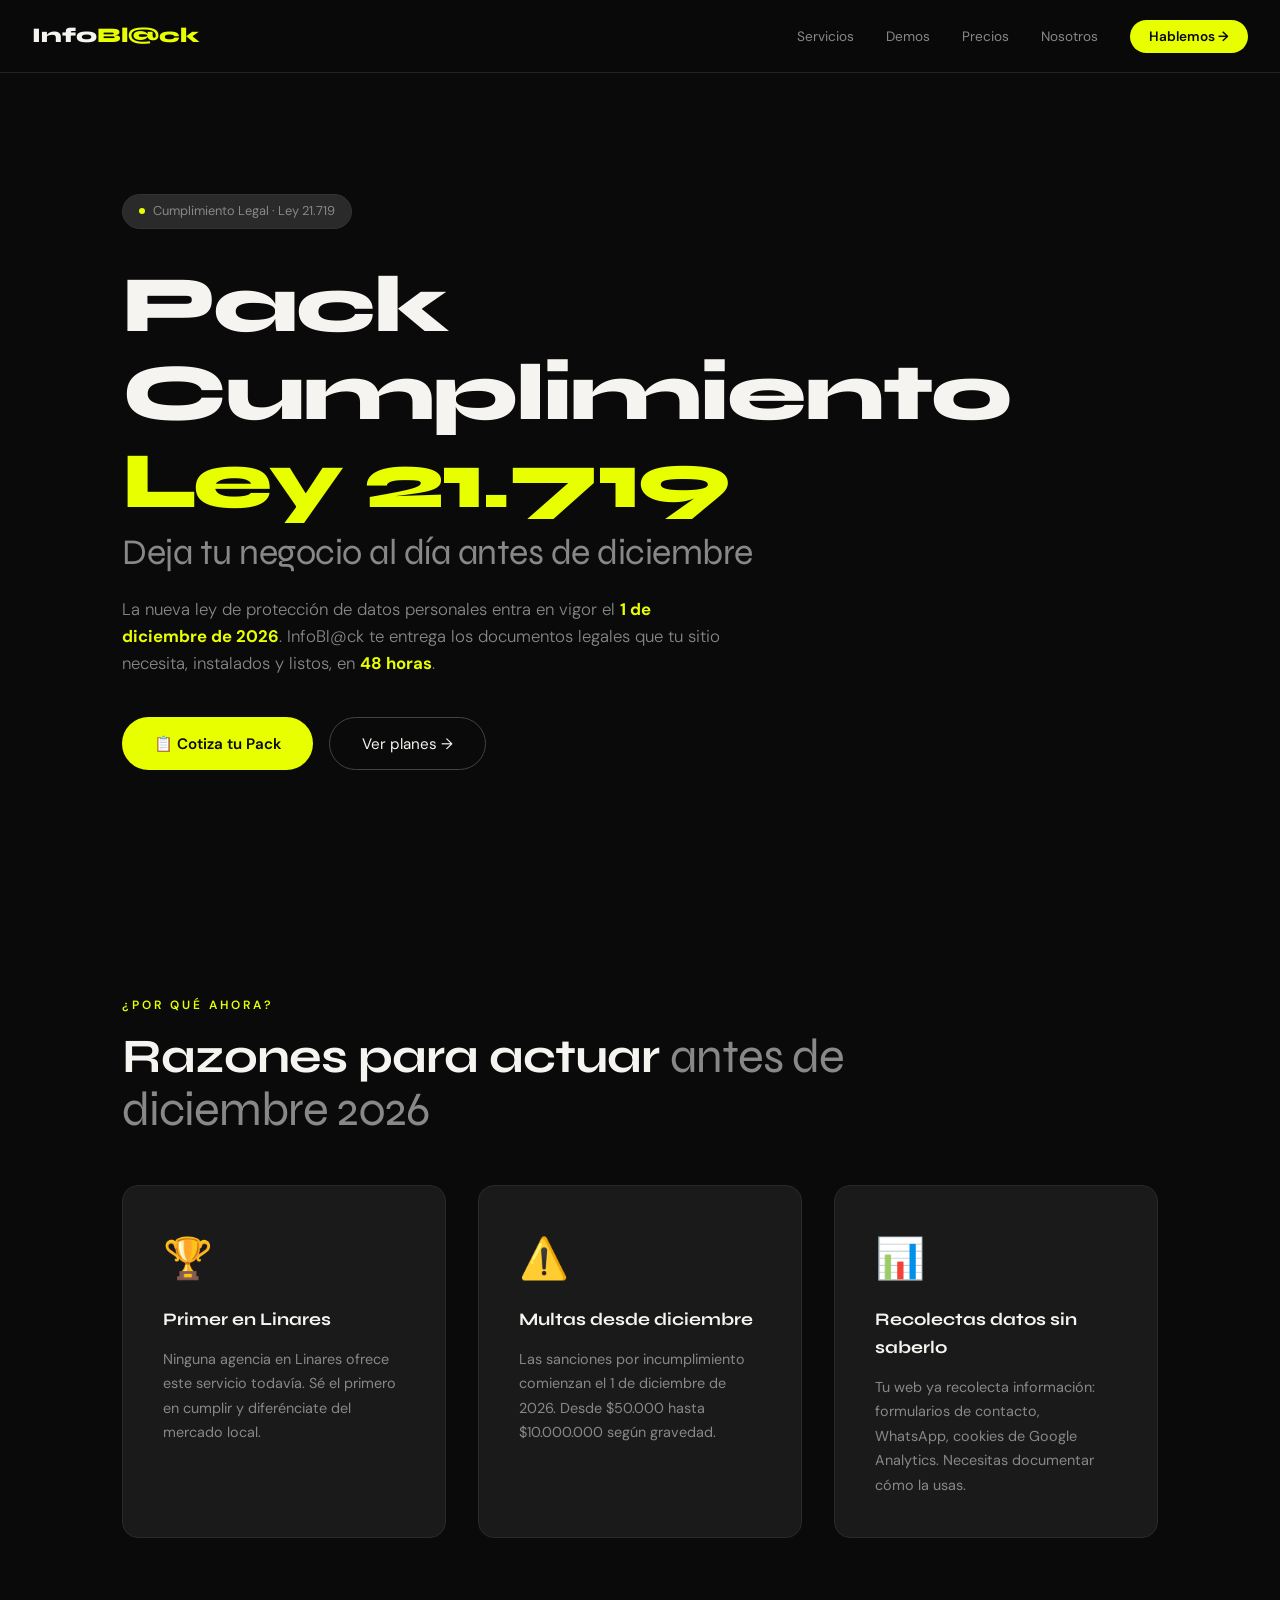
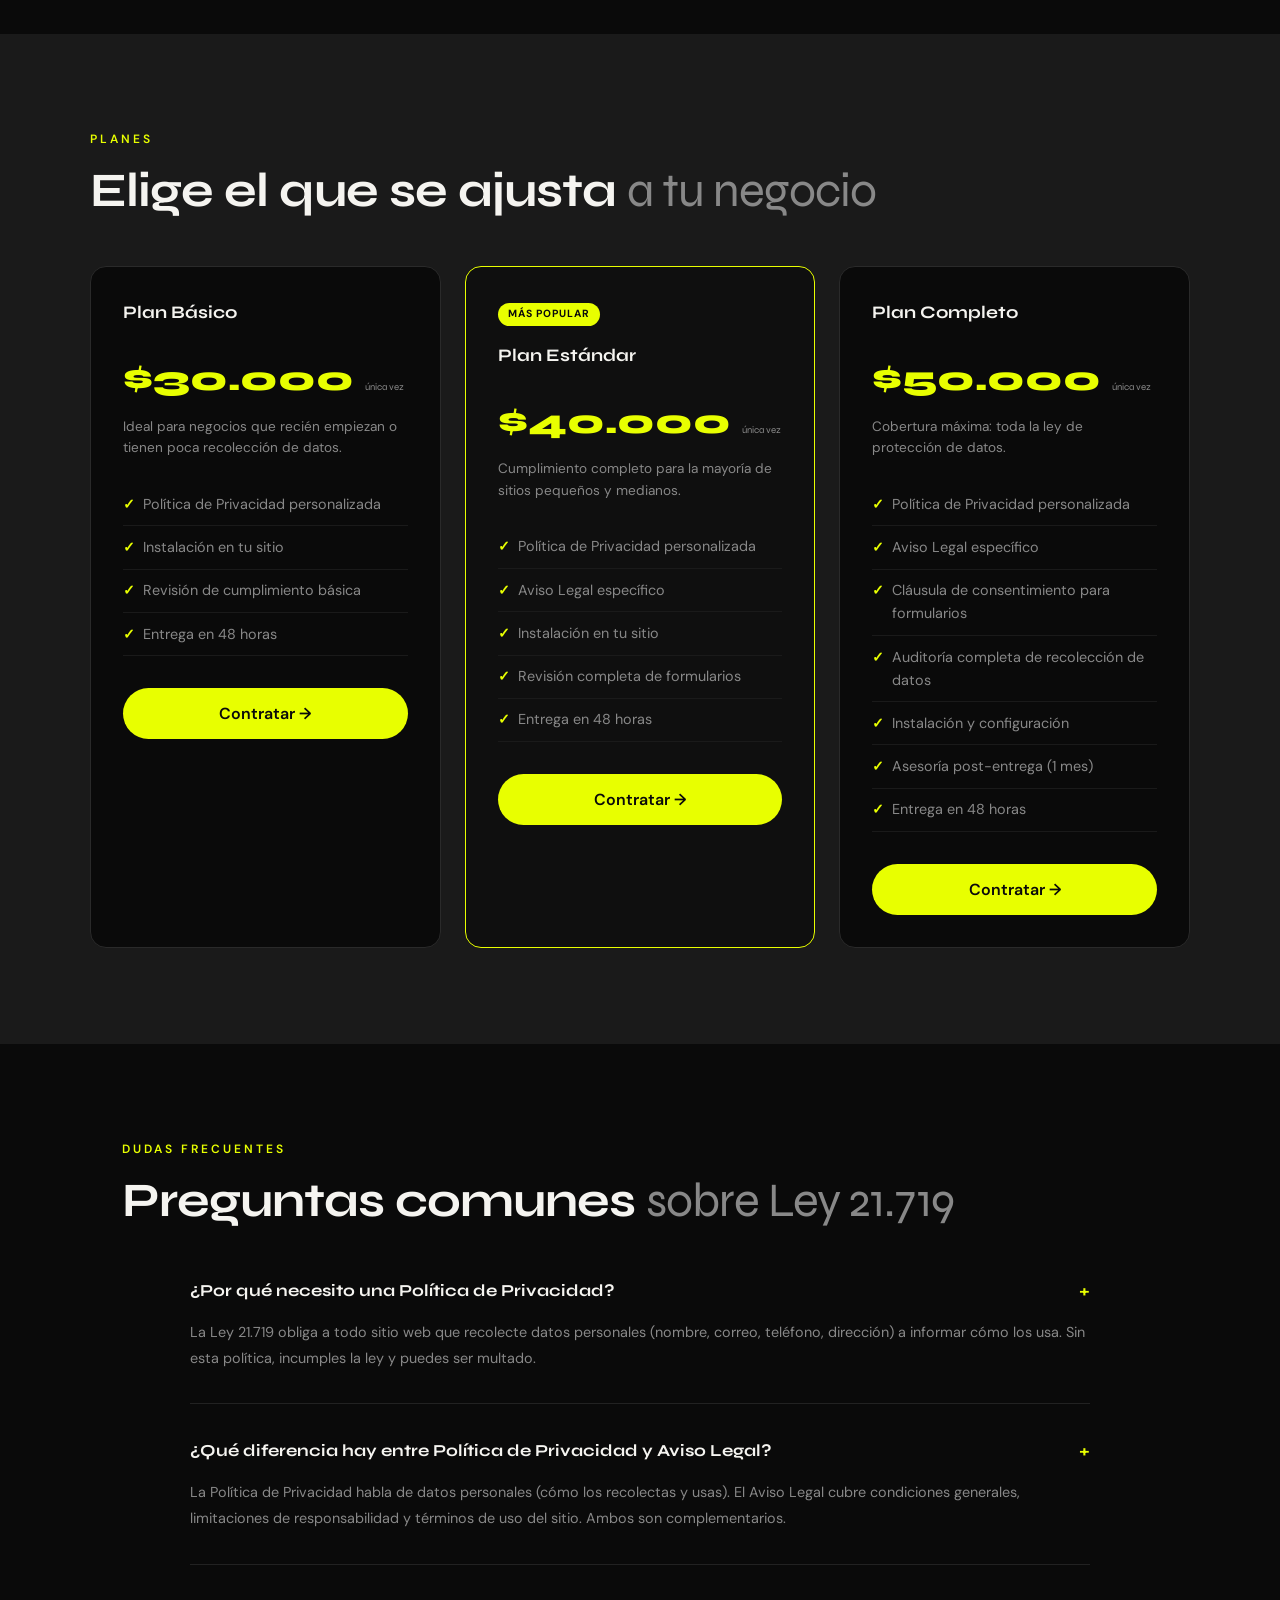
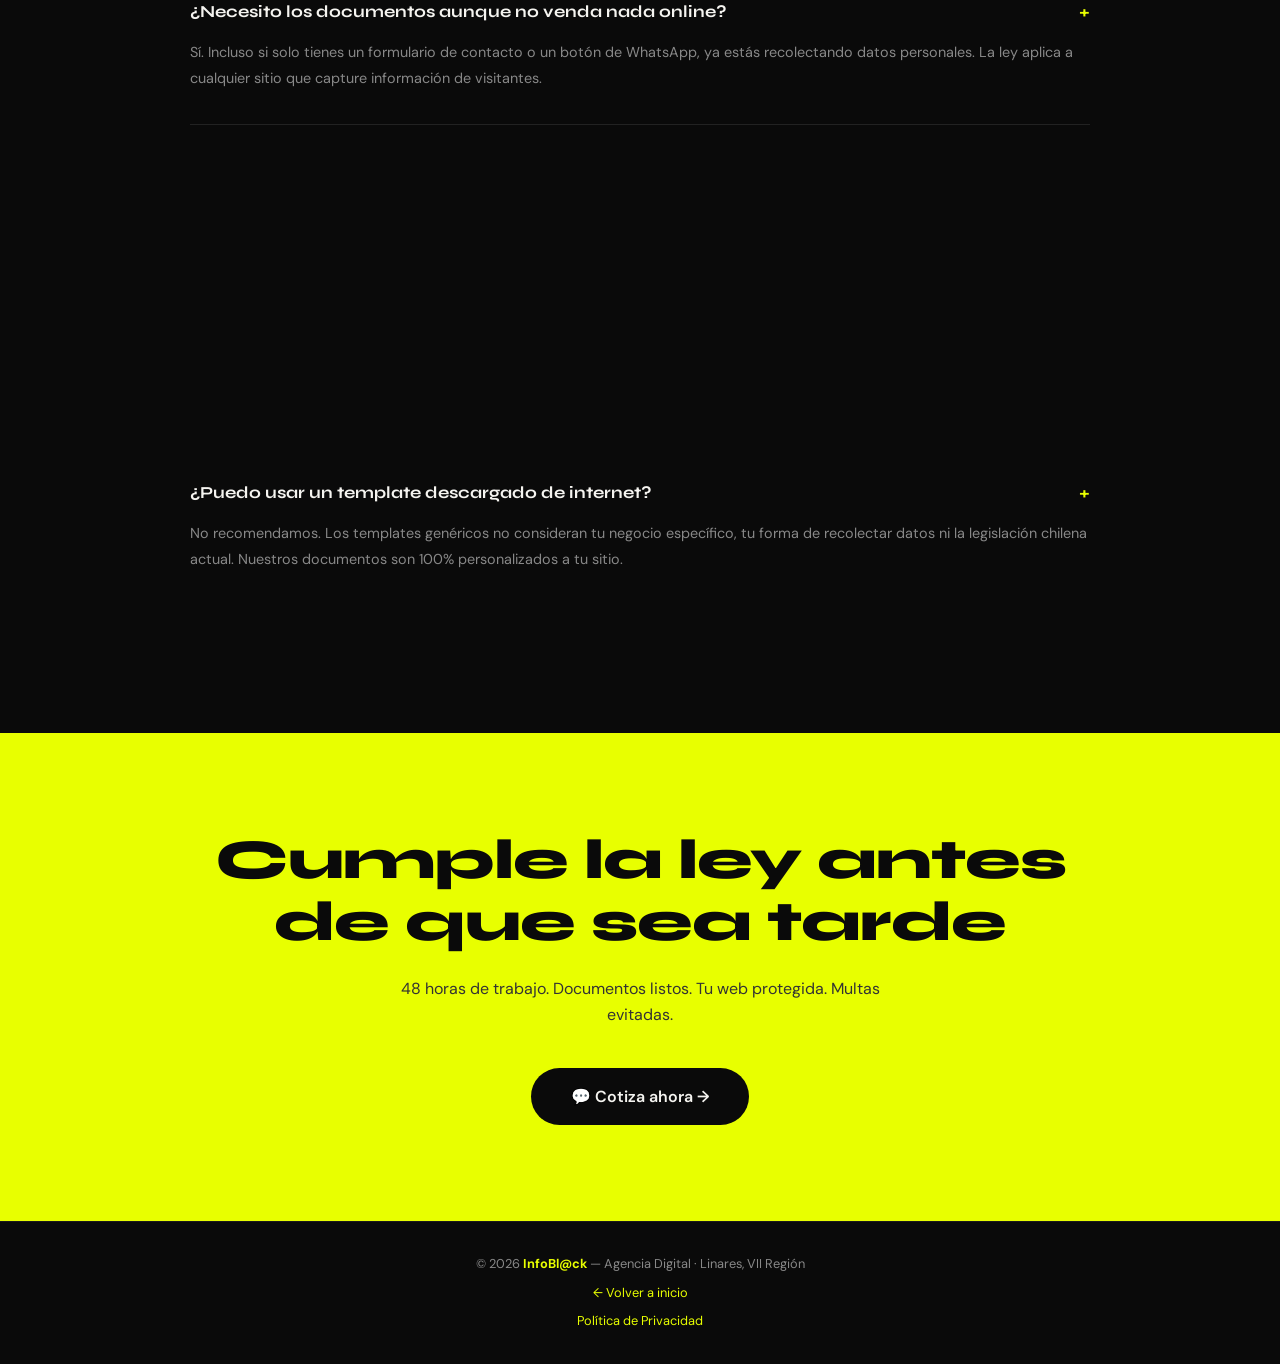
==== pack-cumplimiento/index.html @ 9aeefd97 "Agrega Pack Cumplimiento Ley 21.719 con página y enlaces - Nueva página /pack-cumplimiento con plane" ====
<!DOCTYPE html>
<html lang="es">
<head>
<meta charset="UTF-8">
<meta name="viewport" content="width=device-width, initial-scale=1.0">
<title>Pack Cumplimiento Ley 21.719 — Protección de Datos en Chile</title>
<meta name="description" content="Pack Cumplimiento Ley 21.719. Documentos legales listos en 48 horas: Política de Privacidad, Aviso Legal y Cláusulas de formularios. Antes del 1 de diciembre de 2026.">
<meta name="keywords" content="Ley 21.719, protección de datos Chile, política de privacidad, cumplimiento legal, Linares">
<meta name="robots" content="index, follow">
<meta property="og:title" content="Pack Cumplimiento Ley 21.719 — InfoBl@ck">
<meta property="og:description" content="Deja tu web al día con documentos legales instalados en 48 horas.">
<meta property="og:type" content="website">
<meta property="og:url" content="https://infoblack.cl/pack-cumplimiento">
<link rel="icon" type="image/png" href="/favicon.png">
<link rel="apple-touch-icon" href="/favicon.png">
<link href="https://fonts.googleapis.com/css2?family=Syne:wght@400;600;700;800&family=DM+Sans:ital,wght@0,300;0,400;0,500;1,300&display=swap" rel="stylesheet">
<style>
:root{--negro:#0a0a0a;--blanco:#f5f4f0;--acento:#e8ff00;--gris:#1a1a1a;--gris2:#2a2a2a;--muted:#888;}
*,*::before,*::after{box-sizing:border-box;margin:0;padding:0;}
html{scroll-behavior:smooth;}
body{background:var(--negro);color:var(--blanco);font-family:'DM Sans',sans-serif;font-size:16px;line-height:1.6;overflow-x:hidden;}
nav{position:fixed;top:0;left:0;right:0;z-index:100;display:flex;justify-content:space-between;align-items:center;padding:1.2rem 2rem;background:rgba(10,10,10,0.92);backdrop-filter:blur(12px);border-bottom:0.5px solid #222;}
.logo{font-family:'Syne',sans-serif;font-size:1.3rem;font-weight:800;color:var(--blanco);text-decoration:none;}
.logo span{color:var(--acento);}
nav ul{display:flex;gap:2rem;list-style:none;}
nav ul a{font-size:0.85rem;color:var(--muted);text-decoration:none;transition:color 0.2s;}
nav ul a:hover{color:var(--blanco);}
.nav-cta{background:var(--acento)!important;color:var(--negro)!important;padding:0.5rem 1.2rem;border-radius:100px;font-weight:600!important;}
.hamburger{display:none;flex-direction:column;gap:5px;cursor:pointer;padding:4px;background:none;border:none;}
.hamburger span{display:block;width:24px;height:2px;background:var(--blanco);border-radius:2px;transition:all 0.3s;}
.hamburger.open span:nth-child(1){transform:translateY(7px) rotate(45deg);}
.hamburger.open span:nth-child(2){opacity:0;}
.hamburger.open span:nth-child(3){transform:translateY(-7px) rotate(-45deg);}
.mobile-menu{display:none;position:fixed;top:64px;left:0;right:0;background:rgba(10,10,10,0.97);backdrop-filter:blur(12px);border-bottom:0.5px solid #222;padding:1.5rem 2rem;z-index:99;flex-direction:column;gap:1.2rem;}
.mobile-menu.open{display:flex;}
.mobile-menu a{color:var(--muted);text-decoration:none;font-size:1rem;}
.mobile-menu .nav-cta{background:var(--acento);color:var(--negro);padding:0.6rem 1.4rem;border-radius:100px;font-weight:600;text-align:center;}
.hero{min-height:100vh;display:flex;flex-direction:column;justify-content:center;padding:8rem 2rem 4rem;max-width:1100px;margin:0 auto;}
.hero-tag{display:inline-flex;align-items:center;gap:8px;background:var(--gris2);border:0.5px solid #333;border-radius:100px;padding:0.4rem 1rem;font-size:0.8rem;color:var(--muted);margin-bottom:2rem;width:fit-content;animation:fadeUp 0.6s ease both;}
.hero-tag::before{content:'';width:6px;height:6px;border-radius:50%;background:var(--acento);animation:pulse 2s infinite;}
@keyframes pulse{0%,100%{opacity:1}50%{opacity:0.3}}
.hero h1{font-family:'Syne',sans-serif;font-size:clamp(2rem,7vw,5rem);font-weight:800;line-height:1.1;letter-spacing:-2px;margin-bottom:1.5rem;animation:fadeUp 0.6s 0.1s ease both;}
.hero h1 em{font-style:normal;color:var(--acento);}
.hero h1 .sub{display:block;color:var(--muted);font-weight:400;font-size:0.45em;letter-spacing:-0.5px;margin-top:0.5rem;}
.hero-desc{font-size:1.05rem;color:var(--muted);max-width:600px;margin-bottom:2.5rem;font-weight:300;animation:fadeUp 0.6s 0.2s ease both;}
.hero-desc strong{color:var(--acento);}
.hero-btns{display:flex;gap:1rem;flex-wrap:wrap;animation:fadeUp 0.6s 0.3s ease both;}
.btn-primary{background:var(--acento);color:var(--negro);padding:0.85rem 2rem;border-radius:100px;font-weight:600;font-size:0.95rem;text-decoration:none;display:inline-flex;align-items:center;gap:8px;transition:transform 0.15s,opacity 0.15s;}
.btn-primary:hover{transform:translateY(-2px);opacity:0.9;}
.btn-secondary{background:transparent;color:var(--blanco);padding:0.85rem 2rem;border-radius:100px;border:0.5px solid #444;font-size:0.95rem;text-decoration:none;display:inline-flex;align-items:center;gap:8px;transition:border-color 0.2s,transform 0.15s;}
.btn-secondary:hover{border-color:#888;transform:translateY(-2px);}
.section{max-width:1100px;margin:0 auto;padding:6rem 2rem;}
.section-label{font-size:0.75rem;font-weight:600;letter-spacing:3px;color:var(--acento);text-transform:uppercase;margin-bottom:1rem;}
.section-title{font-family:'Syne',sans-serif;font-size:clamp(2rem,4vw,3rem);font-weight:700;letter-spacing:-1px;line-height:1.1;margin-bottom:3rem;}
.section-title .muted{color:var(--muted);font-weight:400;}
.why-grid{display:grid;grid-template-columns:repeat(auto-fit,minmax(280px,1fr));gap:2rem;margin-top:3rem;}
.why-card{background:var(--gris);border:0.5px solid #2a2a2a;border-radius:16px;padding:2.5rem;transition:border-color 0.2s;}
.why-card:hover{border-color:var(--acento);}
.why-icon{font-size:2.5rem;margin-bottom:1rem;display:block;}
.why-card h3{font-family:'Syne',sans-serif;font-size:1.1rem;font-weight:700;margin-bottom:0.8rem;color:var(--blanco);}
.why-card p{font-size:0.9rem;color:var(--muted);line-height:1.7;}
.planes-section{background:var(--gris);padding:6rem 2rem;}
.planes-inner{max-width:1100px;margin:0 auto;}
.planes-grid{display:grid;grid-template-columns:repeat(auto-fit,minmax(300px,1fr));gap:1.5rem;margin-top:3rem;}
.plan-card{background:var(--negro);border:0.5px solid #2a2a2a;border-radius:16px;padding:2rem;transition:border-color 0.2s;}
.plan-card:hover{border-color:var(--acento);}
.plan-card.destacado{border-color:var(--acento);background:#0f0f0f;}
.plan-badge{display:inline-block;background:var(--acento);color:var(--negro);font-size:0.65rem;font-weight:700;letter-spacing:1px;padding:3px 10px;border-radius:100px;margin-bottom:1rem;}
.plan-card h3{font-family:'Syne',sans-serif;font-size:1.1rem;font-weight:700;margin-bottom:1.5rem;color:var(--blanco);}
.plan-price{font-family:'Syne',sans-serif;font-size:2.2rem;font-weight:800;color:var(--acento);margin-bottom:0.5rem;}
.plan-price small{font-size:0.6rem;color:var(--muted);font-weight:400;}
.plan-desc{font-size:0.85rem;color:var(--muted);margin-bottom:1.5rem;line-height:1.6;}
.plan-items{list-style:none;margin-bottom:2rem;}
.plan-items li{font-size:0.9rem;color:var(--muted);padding:0.6rem 0;border-bottom:0.5px solid #1a1a1a;display:flex;gap:8px;}
.plan-items li::before{content:'✓';color:var(--acento);flex-shrink:0;font-weight:700;}
.plan-cta{display:inline-block;width:100%;text-align:center;background:var(--acento);color:var(--negro);padding:0.8rem 1.5rem;border-radius:100px;font-weight:600;text-decoration:none;transition:opacity 0.2s,transform 0.15s;}
.plan-cta:hover{opacity:0.9;transform:translateY(-2px);}
.faqs-section{padding:6rem 2rem;}
.faqs-inner{max-width:900px;margin:0 auto;}
.faq-item{margin-bottom:2rem;padding-bottom:2rem;border-bottom:0.5px solid #222;}
.faq-item:last-child{border-bottom:none;}
.faq-question{font-family:'Syne',sans-serif;font-size:1.05rem;font-weight:700;color:var(--blanco);margin-bottom:0.8rem;cursor:pointer;display:flex;justify-content:space-between;align-items:center;}
.faq-toggle{color:var(--acento);font-size:1.2rem;transition:transform 0.2s;}
.faq-answer{font-size:0.9rem;color:var(--muted);line-height:1.8;max-height:300px;overflow:hidden;transition:max-height 0.3s ease;}
.faq-item.open .faq-answer{max-height:1000px;}
.cta-section{background:var(--acento);padding:6rem 2rem;text-align:center;}
.cta-section h2{font-family:'Syne',sans-serif;font-size:clamp(2rem,5vw,3.5rem);font-weight:800;color:var(--negro);letter-spacing:-1px;line-height:1.1;margin-bottom:1.5rem;}
.cta-section p{font-size:1rem;color:#333;margin-bottom:2.5rem;max-width:500px;margin-left:auto;margin-right:auto;}
.btn-dark{background:var(--negro);color:var(--blanco);padding:1rem 2.5rem;border-radius:100px;font-weight:600;font-size:1rem;text-decoration:none;display:inline-flex;align-items:center;gap:10px;transition:opacity 0.2s,transform 0.15s;}
.btn-dark:hover{opacity:0.85;transform:translateY(-2px);}
footer{border-top:0.5px solid #1a1a1a;padding:2rem;text-align:center;font-size:0.8rem;color:var(--muted);}
footer strong{color:var(--acento);}
footer a{color:var(--acento);text-decoration:none;transition:opacity 0.2s;}
footer a:hover{opacity:0.8;}
@keyframes fadeUp{from{opacity:0;transform:translateY(24px)}to{opacity:1;transform:translateY(0)}}
.reveal{opacity:0;transform:translateY(30px);transition:opacity 0.6s ease,transform 0.6s ease;}
.reveal.visible{opacity:1;transform:translateY(0);}
@media(max-width:768px){
  nav ul{display:none;}
  .hamburger{display:flex;}
  .hero{padding:8rem 2rem 3rem;}
  .hero h1{font-size:2rem;letter-spacing:-0.5px;}
  .planes-grid{grid-template-columns:1fr;}
  .plan-card{padding:1.5rem;}
}
</style>
</head>
<body>

<nav>
  <a href="/" class="logo">Info<span>Bl@ck</span></a>
  <ul>
    <li><a href="/#servicios">Servicios</a></li>
    <li><a href="/#demos">Demos</a></li>
    <li><a href="/#precios">Precios</a></li>
    <li><a href="/#nosotros">Nosotros</a></li>
    <li><a href="/#contacto" class="nav-cta">Hablemos →</a></li>
  </ul>
  <button class="hamburger" id="hambBtn" aria-label="Menú">
    <span></span><span></span><span></span>
  </button>
</nav>

<div class="mobile-menu" id="mobileMenu">
  <a href="/#servicios" onclick="closeMenu()">Servicios</a>
  <a href="/#demos" onclick="closeMenu()">Demos</a>
  <a href="/#precios" onclick="closeMenu()">Precios</a>
  <a href="/#nosotros" onclick="closeMenu()">Nosotros</a>
  <a href="/#contacto" class="nav-cta" onclick="closeMenu()">Hablemos →</a>
</div>

<section class="hero">
  <div class="hero-tag">Cumplimiento Legal · Ley 21.719</div>
  <h1>
    Pack Cumplimiento<br>
    <em>Ley 21.719</em>
    <span class="sub">Deja tu negocio al día antes de diciembre</span>
  </h1>
  <p class="hero-desc">La nueva ley de protección de datos personales entra en vigor el <strong>1 de diciembre de 2026</strong>. InfoBl@ck te entrega los documentos legales que tu sitio necesita, instalados y listos, en <strong>48 horas</strong>.</p>
  <div class="hero-btns">
    <a href="https://wa.me/56984272557?text=Hola%20InfoBl%40ck%2C%20me%20interesa%20el%20Pack%20Cumplimiento%20Ley%2021.719.%20%C2%BFPodemos%20hablar%3F" class="btn-primary">📋 Cotiza tu Pack</a>
    <a href="#planes" class="btn-secondary">Ver planes →</a>
  </div>
</section>

<section class="section" id="por-que">
  <div class="section-label reveal">¿Por qué ahora?</div>
  <h2 class="section-title reveal">Razones para actuar <span class="muted">antes de<br>diciembre 2026</span></h2>
  <div class="why-grid">
    <div class="why-card reveal">
      <span class="why-icon">🏆</span>
      <h3>Primer en Linares</h3>
      <p>Ninguna agencia en Linares ofrece este servicio todavía. Sé el primero en cumplir y diferénciate del mercado local.</p>
    </div>
    <div class="why-card reveal">
      <span class="why-icon">⚠️</span>
      <h3>Multas desde diciembre</h3>
      <p>Las sanciones por incumplimiento comienzan el 1 de diciembre de 2026. Desde $50.000 hasta $10.000.000 según gravedad.</p>
    </div>
    <div class="why-card reveal">
      <span class="why-icon">📊</span>
      <h3>Recolectas datos sin saberlo</h3>
      <p>Tu web ya recolecta información: formularios de contacto, WhatsApp, cookies de Google Analytics. Necesitas documentar cómo la usas.</p>
    </div>
  </div>
</section>

<section class="planes-section" id="planes">
  <div class="planes-inner">
    <div class="section-label reveal">Planes</div>
    <h2 class="section-title reveal">Elige el que se ajusta <span class="muted">a tu negocio</span></h2>
    <div class="planes-grid">
      <div class="plan-card reveal">
        <h3>Plan Básico</h3>
        <div class="plan-price">$30.000 <small>única vez</small></div>
        <p class="plan-desc">Ideal para negocios que recién empiezan o tienen poca recolección de datos.</p>
        <ul class="plan-items">
          <li>Política de Privacidad personalizada</li>
          <li>Instalación en tu sitio</li>
          <li>Revisión de cumplimiento básica</li>
          <li>Entrega en 48 horas</li>
        </ul>
        <a href="https://wa.me/56984272557?text=Hola%20InfoBl%40ck%2C%20quiero%20el%20Plan%20B%C3%A1sico%20del%20Pack%20Cumplimiento." class="plan-cta">Contratar →</a>
      </div>
      <div class="plan-card destacado reveal">
        <div class="plan-badge">MÁS POPULAR</div>
        <h3>Plan Estándar</h3>
        <div class="plan-price">$40.000 <small>única vez</small></div>
        <p class="plan-desc">Cumplimiento completo para la mayoría de sitios pequeños y medianos.</p>
        <ul class="plan-items">
          <li>Política de Privacidad personalizada</li>
          <li>Aviso Legal específico</li>
          <li>Instalación en tu sitio</li>
          <li>Revisión completa de formularios</li>
          <li>Entrega en 48 horas</li>
        </ul>
        <a href="https://wa.me/56984272557?text=Hola%20InfoBl%40ck%2C%20quiero%20el%20Plan%20Est%C3%A1ndar%20del%20Pack%20Cumplimiento." class="plan-cta">Contratar →</a>
      </div>
      <div class="plan-card reveal">
        <h3>Plan Completo</h3>
        <div class="plan-price">$50.000 <small>única vez</small></div>
        <p class="plan-desc">Cobertura máxima: toda la ley de protección de datos.</p>
        <ul class="plan-items">
          <li>Política de Privacidad personalizada</li>
          <li>Aviso Legal específico</li>
          <li>Cláusula de consentimiento para formularios</li>
          <li>Auditoría completa de recolección de datos</li>
          <li>Instalación y configuración</li>
          <li>Asesoría post-entrega (1 mes)</li>
          <li>Entrega en 48 horas</li>
        </ul>
        <a href="https://wa.me/56984272557?text=Hola%20InfoBl%40ck%2C%20quiero%20el%20Plan%20Completo%20del%20Pack%20Cumplimiento." class="plan-cta">Contratar →</a>
      </div>
    </div>
  </div>
</section>

<section class="section" id="faqs">
  <div class="section-label reveal">Dudas frecuentes</div>
  <h2 class="section-title reveal">Preguntas comunes <span class="muted">sobre Ley 21.719</span></h2>
  <div class="faqs-inner">
    <div class="faq-item reveal">
      <div class="faq-question" onclick="toggleFAQ(this)">
        ¿Por qué necesito una Política de Privacidad?
        <span class="faq-toggle">+</span>
      </div>
      <div class="faq-answer">La Ley 21.719 obliga a todo sitio web que recolecte datos personales (nombre, correo, teléfono, dirección) a informar cómo los usa. Sin esta política, incumples la ley y puedes ser multado.</div>
    </div>
    <div class="faq-item reveal">
      <div class="faq-question" onclick="toggleFAQ(this)">
        ¿Qué diferencia hay entre Política de Privacidad y Aviso Legal?
        <span class="faq-toggle">+</span>
      </div>
      <div class="faq-answer">La Política de Privacidad habla de datos personales (cómo los recolectas y usas). El Aviso Legal cubre condiciones generales, limitaciones de responsabilidad y términos de uso del sitio. Ambos son complementarios.</div>
    </div>
    <div class="faq-item reveal">
      <div class="faq-question" onclick="toggleFAQ(this)">
        ¿Necesito los documentos aunque no venda nada online?
        <span class="faq-toggle">+</span>
      </div>
      <div class="faq-answer">Sí. Incluso si solo tienes un formulario de contacto o un botón de WhatsApp, ya estás recolectando datos personales. La ley aplica a cualquier sitio que capture información de visitantes.</div>
    </div>
    <div class="faq-item reveal">
      <div class="faq-question" onclick="toggleFAQ(this)">
        ¿Cuánto me puede costar si no cumplo?
        <span class="faq-toggle">+</span>
      </div>
      <div class="faq-answer">Las multas van desde $50.000 (infracciones leves) hasta $10.000.000 (infracciones graves). Dependiendo de cuántos datos recolectes y cuánto tiempo estés incumpliendo, el costo puede ser muy alto.</div>
    </div>
    <div class="faq-item reveal">
      <div class="faq-question" onclick="toggleFAQ(this)">
        ¿Incluye cookies de Google Analytics?
        <span class="faq-toggle">+</span>
      </div>
      <div class="faq-answer">Sí. Google Analytics recolecta datos de usuarios (comportamiento, ubicación, dispositivo). Nuestro Plan Completo audita tu sitio y documenta toda recolección de datos, incluyendo scripts y cookies.</div>
    </div>
    <div class="faq-item reveal">
      <div class="faq-question" onclick="toggleFAQ(this)">
        ¿Puedo usar un template descargado de internet?
        <span class="faq-toggle">+</span>
      </div>
      <div class="faq-answer">No recomendamos. Los templates genéricos no consideran tu negocio específico, tu forma de recolectar datos ni la legislación chilena actual. Nuestros documentos son 100% personalizados a tu sitio.</div>
    </div>
  </div>
</section>

<section class="cta-section">
  <h2>Cumple la ley antes<br>de que sea tarde</h2>
  <p>48 horas de trabajo. Documentos listos. Tu web protegida. Multas evitadas.</p>
  <a href="https://wa.me/56984272557?text=Hola%20InfoBl%40ck%2C%20quiero%20el%20Pack%20Cumplimiento%20Ley%2021.719.%20%C2%BFCu%C3%A1l%20es%20el%20proceso%3F" class="btn-dark">💬 Cotiza ahora →</a>
</section>

<footer>
  <p>© 2026 <strong>InfoBl@ck</strong> — Agencia Digital · Linares, VII Región</p>
  <p style="margin-top:0.5rem;"><a href="/">← Volver a inicio</a></p>
  <p style="margin-top:0.5rem;"><a href="/politica-de-privacidad">Política de Privacidad</a></p>
</footer>

<script>
const hambBtn=document.getElementById('hambBtn');
const mobileMenu=document.getElementById('mobileMenu');
hambBtn.addEventListener('click',()=>{hambBtn.classList.toggle('open');mobileMenu.classList.toggle('open');});
function closeMenu(){hambBtn.classList.remove('open');mobileMenu.classList.remove('open');}
function toggleFAQ(el){el.parentElement.classList.toggle('open');el.querySelector('.faq-toggle').textContent=el.parentElement.classList.contains('open')?'−':'+';}
const observer=new IntersectionObserver((entries)=>{entries.forEach((entry,i)=>{if(entry.isIntersecting){setTimeout(()=>entry.target.classList.add('visible'),i*80);}});},{threshold:0.1});
document.querySelectorAll('.reveal').forEach(el=>observer.observe(el));
</script>
</body>
</html>
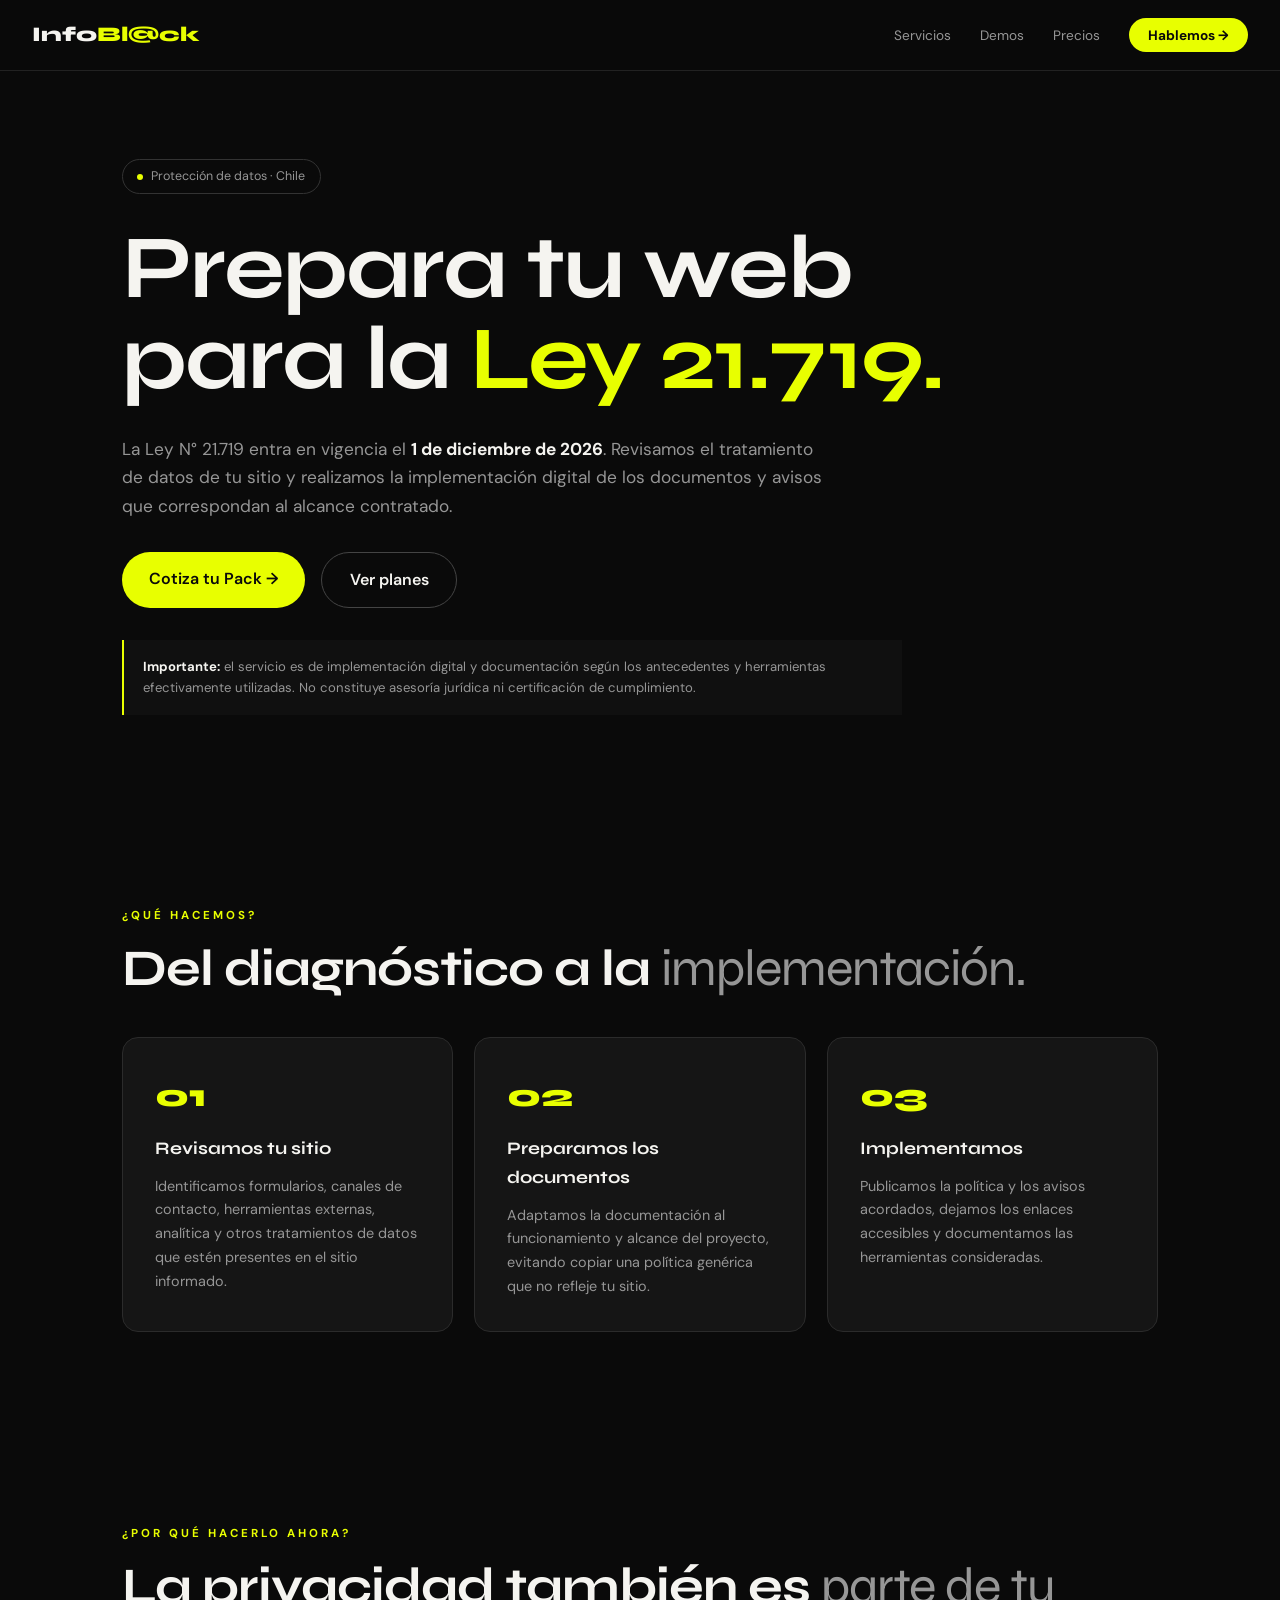
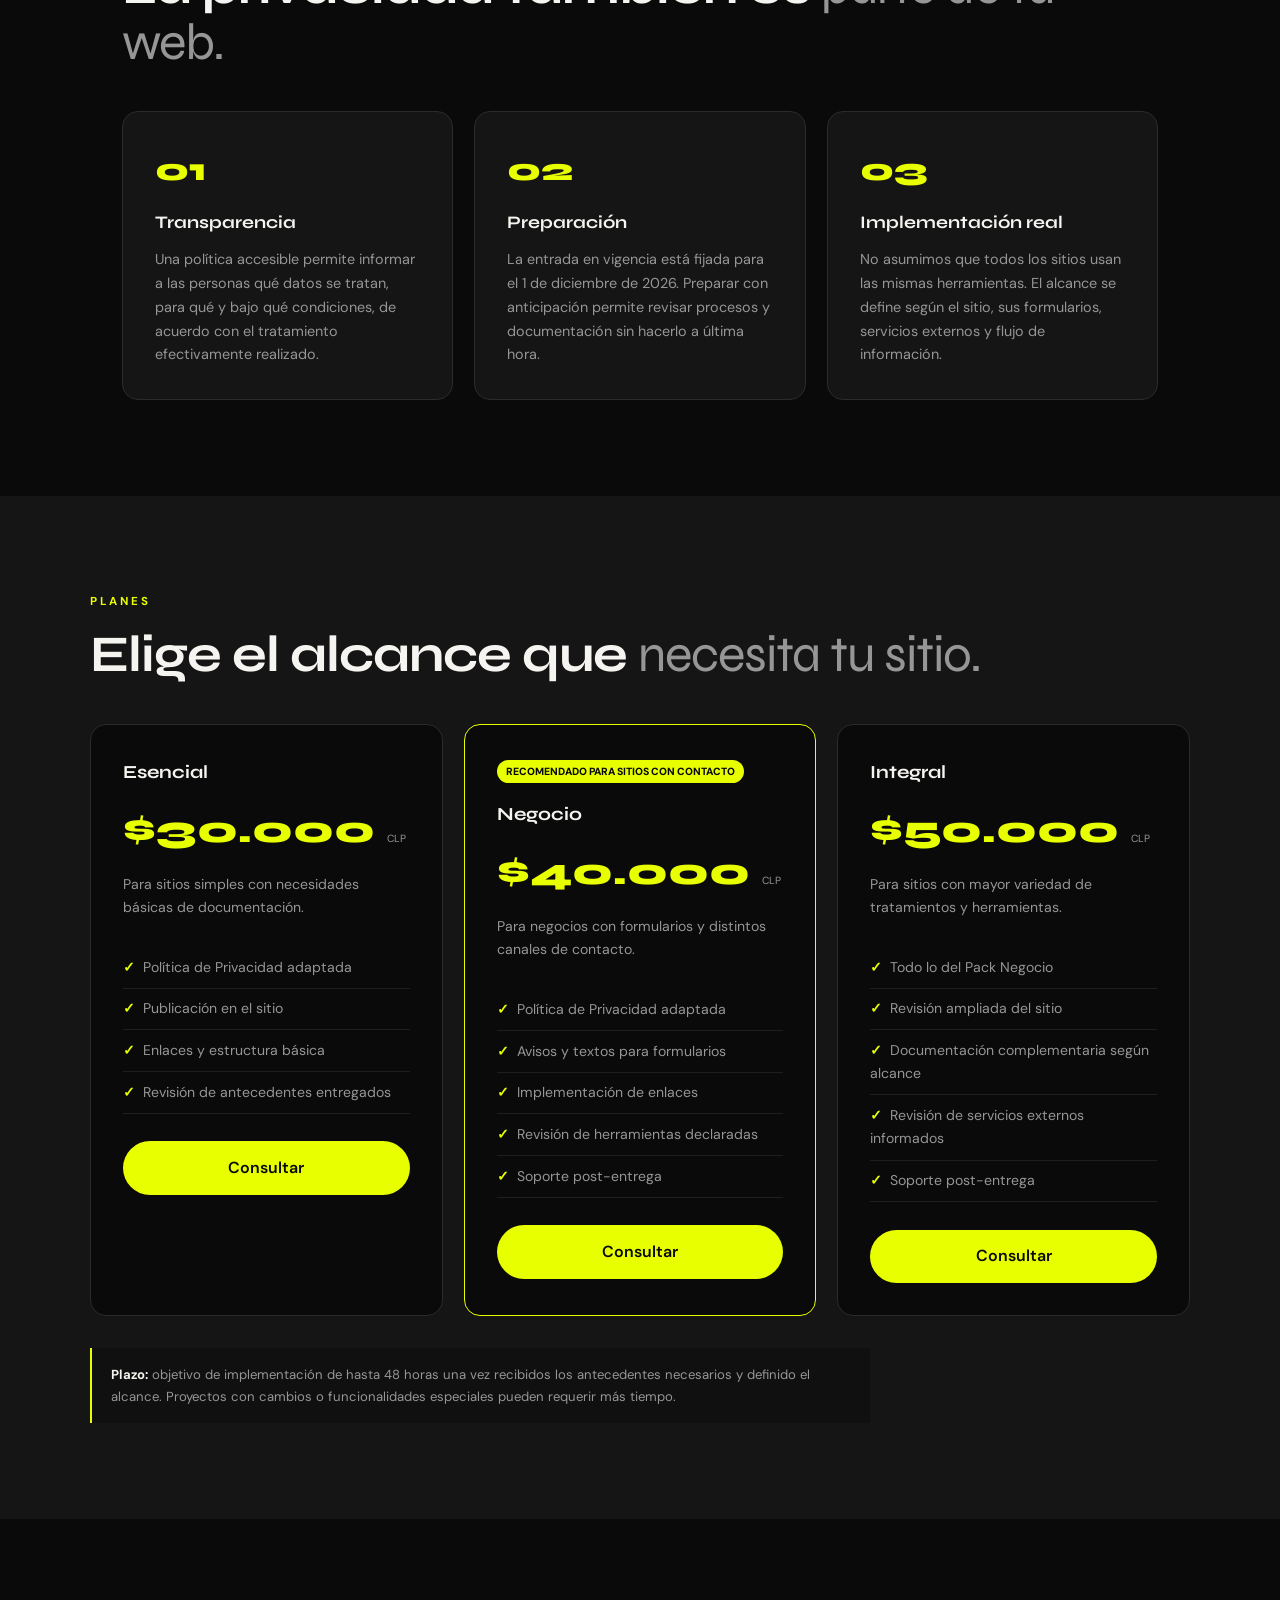
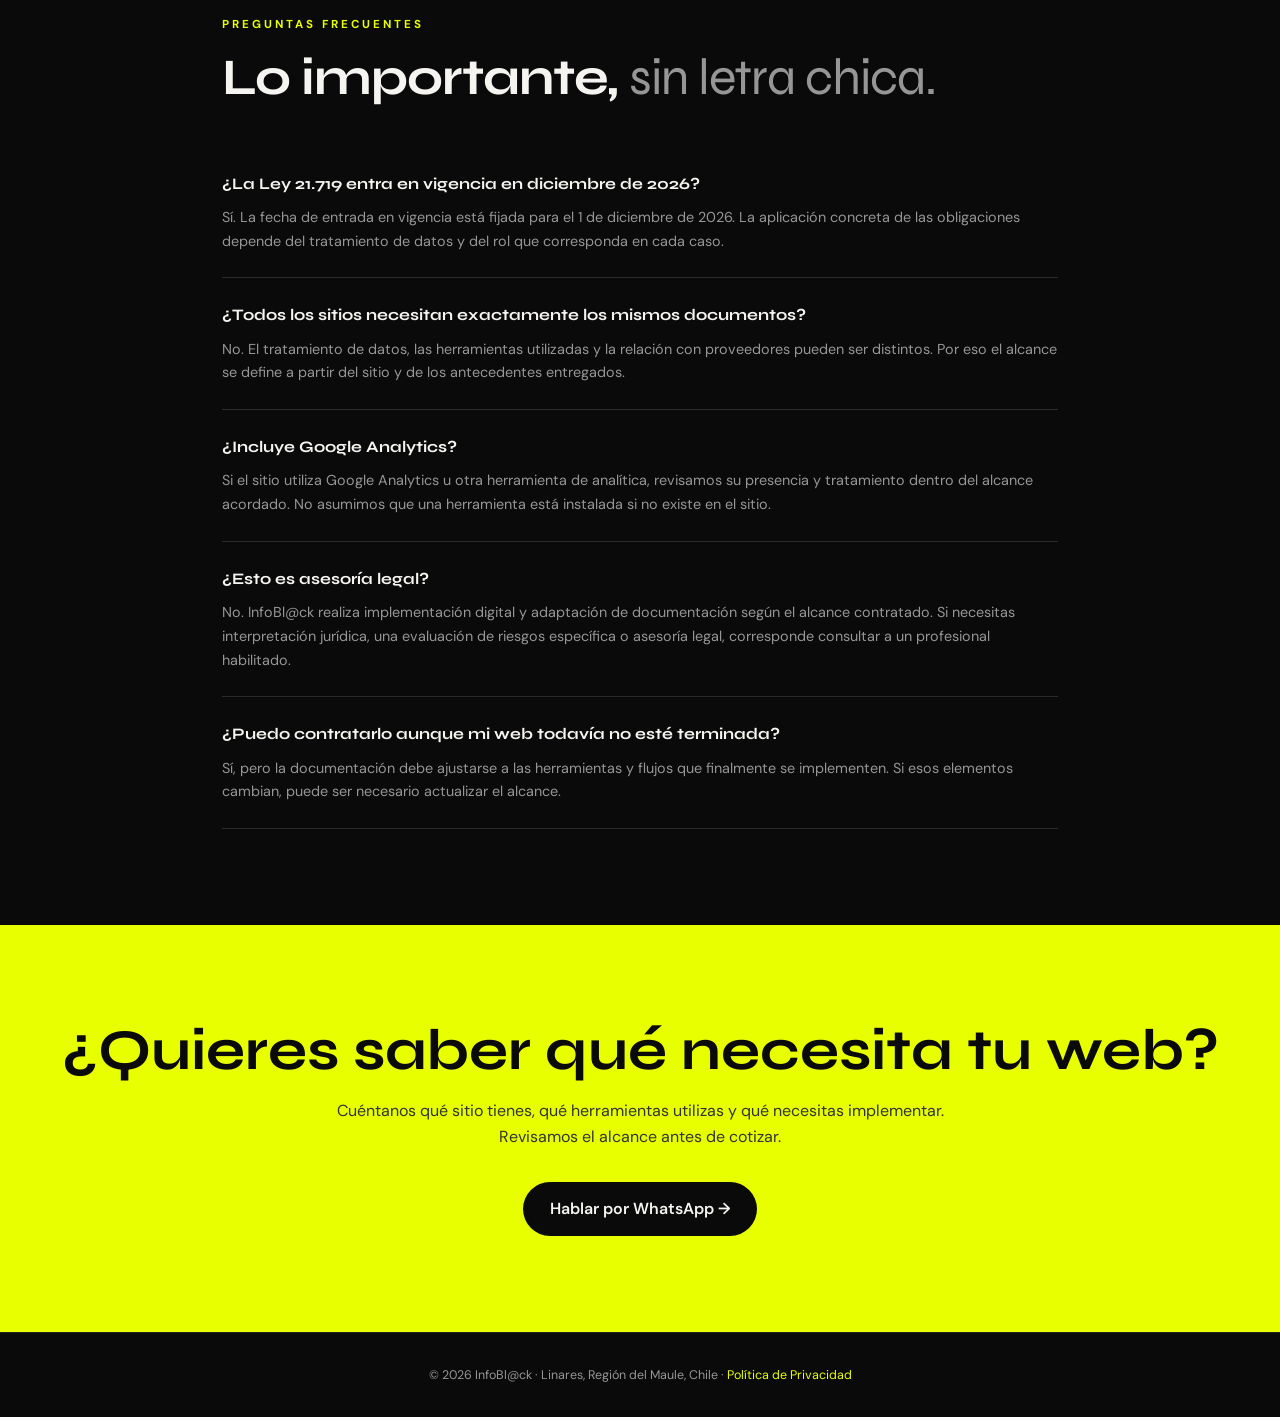
==== commit 4d36bf92: "Ajusta Pack Cumplimiento a enfoque legal responsable" ====
--- a/pack-cumplimiento/index.html
+++ b/pack-cumplimiento/index.html
@@ -3,287 +3,77 @@
 <head>
 <meta charset="UTF-8">
 <meta name="viewport" content="width=device-width, initial-scale=1.0">
-<title>Pack Cumplimiento Ley 21.719 — Protección de Datos en Chile</title>
-<meta name="description" content="Pack Cumplimiento Ley 21.719. Documentos legales listos en 48 horas: Política de Privacidad, Aviso Legal y Cláusulas de formularios. Antes del 1 de diciembre de 2026.">
-<meta name="keywords" content="Ley 21.719, protección de datos Chile, política de privacidad, cumplimiento legal, Linares">
+<title>Pack Cumplimiento Ley 21.719 | InfoBl@ck</title>
+<meta name="description" content="Implementación digital de documentos y avisos de privacidad para sitios web, preparada para la entrada en vigencia de la Ley 21.719 en Chile.">
 <meta name="robots" content="index, follow">
 <meta property="og:title" content="Pack Cumplimiento Ley 21.719 — InfoBl@ck">
-<meta property="og:description" content="Deja tu web al día con documentos legales instalados en 48 horas.">
+<meta property="og:description" content="Prepara tu sitio web para las nuevas exigencias de protección de datos personales en Chile.">
 <meta property="og:type" content="website">
-<meta property="og:url" content="https://infoblack.cl/pack-cumplimiento">
+<meta property="og:url" content="https://infoblack.cl/pack-cumplimiento/">
 <link rel="icon" type="image/png" href="/favicon.png">
 <link rel="apple-touch-icon" href="/favicon.png">
-<link href="https://fonts.googleapis.com/css2?family=Syne:wght@400;600;700;800&family=DM+Sans:ital,wght@0,300;0,400;0,500;1,300&display=swap" rel="stylesheet">
+<link href="https://fonts.googleapis.com/css2?family=Syne:wght@400;600;700;800&family=DM+Sans:wght@300;400;500;600&display=swap" rel="stylesheet">
 <style>
-:root{--negro:#0a0a0a;--blanco:#f5f4f0;--acento:#e8ff00;--gris:#1a1a1a;--gris2:#2a2a2a;--muted:#888;}
-*,*::before,*::after{box-sizing:border-box;margin:0;padding:0;}
-html{scroll-behavior:smooth;}
-body{background:var(--negro);color:var(--blanco);font-family:'DM Sans',sans-serif;font-size:16px;line-height:1.6;overflow-x:hidden;}
-nav{position:fixed;top:0;left:0;right:0;z-index:100;display:flex;justify-content:space-between;align-items:center;padding:1.2rem 2rem;background:rgba(10,10,10,0.92);backdrop-filter:blur(12px);border-bottom:0.5px solid #222;}
-.logo{font-family:'Syne',sans-serif;font-size:1.3rem;font-weight:800;color:var(--blanco);text-decoration:none;}
-.logo span{color:var(--acento);}
-nav ul{display:flex;gap:2rem;list-style:none;}
-nav ul a{font-size:0.85rem;color:var(--muted);text-decoration:none;transition:color 0.2s;}
-nav ul a:hover{color:var(--blanco);}
-.nav-cta{background:var(--acento)!important;color:var(--negro)!important;padding:0.5rem 1.2rem;border-radius:100px;font-weight:600!important;}
-.hamburger{display:none;flex-direction:column;gap:5px;cursor:pointer;padding:4px;background:none;border:none;}
-.hamburger span{display:block;width:24px;height:2px;background:var(--blanco);border-radius:2px;transition:all 0.3s;}
-.hamburger.open span:nth-child(1){transform:translateY(7px) rotate(45deg);}
-.hamburger.open span:nth-child(2){opacity:0;}
-.hamburger.open span:nth-child(3){transform:translateY(-7px) rotate(-45deg);}
-.mobile-menu{display:none;position:fixed;top:64px;left:0;right:0;background:rgba(10,10,10,0.97);backdrop-filter:blur(12px);border-bottom:0.5px solid #222;padding:1.5rem 2rem;z-index:99;flex-direction:column;gap:1.2rem;}
-.mobile-menu.open{display:flex;}
-.mobile-menu a{color:var(--muted);text-decoration:none;font-size:1rem;}
-.mobile-menu .nav-cta{background:var(--acento);color:var(--negro);padding:0.6rem 1.4rem;border-radius:100px;font-weight:600;text-align:center;}
-.hero{min-height:100vh;display:flex;flex-direction:column;justify-content:center;padding:8rem 2rem 4rem;max-width:1100px;margin:0 auto;}
-.hero-tag{display:inline-flex;align-items:center;gap:8px;background:var(--gris2);border:0.5px solid #333;border-radius:100px;padding:0.4rem 1rem;font-size:0.8rem;color:var(--muted);margin-bottom:2rem;width:fit-content;animation:fadeUp 0.6s ease both;}
-.hero-tag::before{content:'';width:6px;height:6px;border-radius:50%;background:var(--acento);animation:pulse 2s infinite;}
-@keyframes pulse{0%,100%{opacity:1}50%{opacity:0.3}}
-.hero h1{font-family:'Syne',sans-serif;font-size:clamp(2rem,7vw,5rem);font-weight:800;line-height:1.1;letter-spacing:-2px;margin-bottom:1.5rem;animation:fadeUp 0.6s 0.1s ease both;}
-.hero h1 em{font-style:normal;color:var(--acento);}
-.hero h1 .sub{display:block;color:var(--muted);font-weight:400;font-size:0.45em;letter-spacing:-0.5px;margin-top:0.5rem;}
-.hero-desc{font-size:1.05rem;color:var(--muted);max-width:600px;margin-bottom:2.5rem;font-weight:300;animation:fadeUp 0.6s 0.2s ease both;}
-.hero-desc strong{color:var(--acento);}
-.hero-btns{display:flex;gap:1rem;flex-wrap:wrap;animation:fadeUp 0.6s 0.3s ease both;}
-.btn-primary{background:var(--acento);color:var(--negro);padding:0.85rem 2rem;border-radius:100px;font-weight:600;font-size:0.95rem;text-decoration:none;display:inline-flex;align-items:center;gap:8px;transition:transform 0.15s,opacity 0.15s;}
-.btn-primary:hover{transform:translateY(-2px);opacity:0.9;}
-.btn-secondary{background:transparent;color:var(--blanco);padding:0.85rem 2rem;border-radius:100px;border:0.5px solid #444;font-size:0.95rem;text-decoration:none;display:inline-flex;align-items:center;gap:8px;transition:border-color 0.2s,transform 0.15s;}
-.btn-secondary:hover{border-color:#888;transform:translateY(-2px);}
-.section{max-width:1100px;margin:0 auto;padding:6rem 2rem;}
-.section-label{font-size:0.75rem;font-weight:600;letter-spacing:3px;color:var(--acento);text-transform:uppercase;margin-bottom:1rem;}
-.section-title{font-family:'Syne',sans-serif;font-size:clamp(2rem,4vw,3rem);font-weight:700;letter-spacing:-1px;line-height:1.1;margin-bottom:3rem;}
-.section-title .muted{color:var(--muted);font-weight:400;}
-.why-grid{display:grid;grid-template-columns:repeat(auto-fit,minmax(280px,1fr));gap:2rem;margin-top:3rem;}
-.why-card{background:var(--gris);border:0.5px solid #2a2a2a;border-radius:16px;padding:2.5rem;transition:border-color 0.2s;}
-.why-card:hover{border-color:var(--acento);}
-.why-icon{font-size:2.5rem;margin-bottom:1rem;display:block;}
-.why-card h3{font-family:'Syne',sans-serif;font-size:1.1rem;font-weight:700;margin-bottom:0.8rem;color:var(--blanco);}
-.why-card p{font-size:0.9rem;color:var(--muted);line-height:1.7;}
-.planes-section{background:var(--gris);padding:6rem 2rem;}
-.planes-inner{max-width:1100px;margin:0 auto;}
-.planes-grid{display:grid;grid-template-columns:repeat(auto-fit,minmax(300px,1fr));gap:1.5rem;margin-top:3rem;}
-.plan-card{background:var(--negro);border:0.5px solid #2a2a2a;border-radius:16px;padding:2rem;transition:border-color 0.2s;}
-.plan-card:hover{border-color:var(--acento);}
-.plan-card.destacado{border-color:var(--acento);background:#0f0f0f;}
-.plan-badge{display:inline-block;background:var(--acento);color:var(--negro);font-size:0.65rem;font-weight:700;letter-spacing:1px;padding:3px 10px;border-radius:100px;margin-bottom:1rem;}
-.plan-card h3{font-family:'Syne',sans-serif;font-size:1.1rem;font-weight:700;margin-bottom:1.5rem;color:var(--blanco);}
-.plan-price{font-family:'Syne',sans-serif;font-size:2.2rem;font-weight:800;color:var(--acento);margin-bottom:0.5rem;}
-.plan-price small{font-size:0.6rem;color:var(--muted);font-weight:400;}
-.plan-desc{font-size:0.85rem;color:var(--muted);margin-bottom:1.5rem;line-height:1.6;}
-.plan-items{list-style:none;margin-bottom:2rem;}
-.plan-items li{font-size:0.9rem;color:var(--muted);padding:0.6rem 0;border-bottom:0.5px solid #1a1a1a;display:flex;gap:8px;}
-.plan-items li::before{content:'✓';color:var(--acento);flex-shrink:0;font-weight:700;}
-.plan-cta{display:inline-block;width:100%;text-align:center;background:var(--acento);color:var(--negro);padding:0.8rem 1.5rem;border-radius:100px;font-weight:600;text-decoration:none;transition:opacity 0.2s,transform 0.15s;}
-.plan-cta:hover{opacity:0.9;transform:translateY(-2px);}
-.faqs-section{padding:6rem 2rem;}
-.faqs-inner{max-width:900px;margin:0 auto;}
-.faq-item{margin-bottom:2rem;padding-bottom:2rem;border-bottom:0.5px solid #222;}
-.faq-item:last-child{border-bottom:none;}
-.faq-question{font-family:'Syne',sans-serif;font-size:1.05rem;font-weight:700;color:var(--blanco);margin-bottom:0.8rem;cursor:pointer;display:flex;justify-content:space-between;align-items:center;}
-.faq-toggle{color:var(--acento);font-size:1.2rem;transition:transform 0.2s;}
-.faq-answer{font-size:0.9rem;color:var(--muted);line-height:1.8;max-height:300px;overflow:hidden;transition:max-height 0.3s ease;}
-.faq-item.open .faq-answer{max-height:1000px;}
-.cta-section{background:var(--acento);padding:6rem 2rem;text-align:center;}
-.cta-section h2{font-family:'Syne',sans-serif;font-size:clamp(2rem,5vw,3.5rem);font-weight:800;color:var(--negro);letter-spacing:-1px;line-height:1.1;margin-bottom:1.5rem;}
-.cta-section p{font-size:1rem;color:#333;margin-bottom:2.5rem;max-width:500px;margin-left:auto;margin-right:auto;}
-.btn-dark{background:var(--negro);color:var(--blanco);padding:1rem 2.5rem;border-radius:100px;font-weight:600;font-size:1rem;text-decoration:none;display:inline-flex;align-items:center;gap:10px;transition:opacity 0.2s,transform 0.15s;}
-.btn-dark:hover{opacity:0.85;transform:translateY(-2px);}
-footer{border-top:0.5px solid #1a1a1a;padding:2rem;text-align:center;font-size:0.8rem;color:var(--muted);}
-footer strong{color:var(--acento);}
-footer a{color:var(--acento);text-decoration:none;transition:opacity 0.2s;}
-footer a:hover{opacity:0.8;}
-@keyframes fadeUp{from{opacity:0;transform:translateY(24px)}to{opacity:1;transform:translateY(0)}}
-.reveal{opacity:0;transform:translateY(30px);transition:opacity 0.6s ease,transform 0.6s ease;}
-.reveal.visible{opacity:1;transform:translateY(0);}
-@media(max-width:768px){
-  nav ul{display:none;}
-  .hamburger{display:flex;}
-  .hero{padding:8rem 2rem 3rem;}
-  .hero h1{font-size:2rem;letter-spacing:-0.5px;}
-  .planes-grid{grid-template-columns:1fr;}
-  .plan-card{padding:1.5rem;}
-}
+:root{--negro:#0a0a0a;--blanco:#f5f4f0;--acento:#e8ff00;--gris:#151515;--gris2:#222;--muted:#969696;--line:#2b2b2b}
+*{box-sizing:border-box;margin:0;padding:0}html{scroll-behavior:smooth}body{background:var(--negro);color:var(--blanco);font-family:'DM Sans',sans-serif;line-height:1.65}a{color:inherit}
+nav{position:fixed;top:0;left:0;right:0;z-index:20;display:flex;justify-content:space-between;align-items:center;padding:1.1rem 2rem;background:rgba(10,10,10,.92);backdrop-filter:blur(12px);border-bottom:1px solid #222}.logo{font-family:Syne,sans-serif;font-weight:800;font-size:1.3rem;text-decoration:none}.logo span{color:var(--acento)}nav ul{display:flex;gap:1.8rem;list-style:none;align-items:center}nav a{text-decoration:none}nav ul a{font-size:.85rem;color:var(--muted)}.nav-cta{background:var(--acento);color:var(--negro);padding:.55rem 1.2rem;border-radius:100px;font-weight:700}.hamb{display:none;background:none;border:0;color:var(--blanco);font-size:1.5rem}
+.hero{min-height:90vh;max-width:1100px;margin:auto;padding:9rem 2rem 5rem;display:flex;flex-direction:column;justify-content:center}.tag{display:inline-flex;width:max-content;gap:8px;align-items:center;padding:.4rem .9rem;border:1px solid #333;border-radius:100px;color:var(--muted);font-size:.78rem;margin-bottom:1.8rem}.tag b{width:6px;height:6px;border-radius:50%;background:var(--acento)}h1,h2,h3{font-family:Syne,sans-serif}h1{font-size:clamp(2.7rem,7vw,5.6rem);line-height:1.02;letter-spacing:-2px;max-width:900px}h1 em{font-style:normal;color:var(--acento)}.lead{max-width:700px;color:var(--muted);font-size:1.08rem;margin:1.8rem 0 2rem}.lead strong{color:var(--blanco)}.buttons{display:flex;gap:1rem;flex-wrap:wrap}.btn{display:inline-flex;padding:.85rem 1.7rem;border-radius:100px;text-decoration:none;font-weight:600}.primary{background:var(--acento);color:var(--negro)}.secondary{border:1px solid #444;color:var(--blanco)}
+.section{max-width:1100px;margin:auto;padding:6rem 2rem}.label{font-size:.72rem;letter-spacing:3px;text-transform:uppercase;color:var(--acento);font-weight:700;margin-bottom:1rem}.title{font-size:clamp(2rem,4vw,3.2rem);line-height:1.1;letter-spacing:-1px;margin-bottom:2.5rem}.muted{color:var(--muted);font-weight:400}.grid{display:grid;grid-template-columns:repeat(3,1fr);gap:1.3rem}.card{background:var(--gris);border:1px solid var(--line);border-radius:16px;padding:2rem}.card .num{font-family:Syne,sans-serif;font-size:2rem;color:var(--acento);font-weight:800}.card h3{font-size:1.1rem;margin:.7rem 0}.card p{font-size:.9rem;color:var(--muted)}
+.plans{background:var(--gris);padding:6rem 2rem}.plans-inner{max-width:1100px;margin:auto}.plan-grid{display:grid;grid-template-columns:repeat(3,1fr);gap:1.3rem}.plan{background:var(--negro);border:1px solid var(--line);border-radius:16px;padding:2rem}.plan.featured{border-color:var(--acento)}.badge{display:inline-block;background:var(--acento);color:var(--negro);font-size:.65rem;font-weight:800;padding:3px 9px;border-radius:100px;margin-bottom:1rem}.plan h3{font-size:1.15rem}.price{font-family:Syne,sans-serif;font-size:2.4rem;font-weight:800;color:var(--acento);margin:.7rem 0}.price small{font:400 .65rem 'DM Sans',sans-serif;color:var(--muted)}.plan p{color:var(--muted);font-size:.88rem;min-height:55px}.plan ul{list-style:none;margin:1.2rem 0 1.7rem}.plan li{font-size:.88rem;color:var(--muted);padding:.55rem 0;border-bottom:1px solid #1e1e1e}.plan li::before{content:'✓';color:var(--acento);font-weight:700;margin-right:8px}.plan .btn{width:100%;justify-content:center}
+.faq{max-width:900px}.faq-item{padding:1.5rem 0;border-bottom:1px solid var(--line)}.faq-item h3{font-size:1rem;margin-bottom:.55rem}.faq-item p{font-size:.9rem;color:var(--muted)}
+.cta{background:var(--acento);color:var(--negro);text-align:center;padding:6rem 2rem}.cta h2{font-size:clamp(2rem,5vw,3.6rem);line-height:1.05;margin-bottom:1rem}.cta p{max-width:620px;margin:0 auto 2rem;color:#333}.dark{background:var(--negro);color:var(--blanco)}footer{border-top:1px solid #222;padding:2rem;text-align:center;color:var(--muted);font-size:.78rem}footer a{color:var(--acento);text-decoration:none}
+.note{margin-top:2rem;padding:1rem 1.2rem;border-left:2px solid var(--acento);background:#101010;color:var(--muted);font-size:.82rem;max-width:780px}.note strong{color:var(--blanco)}
+@media(max-width:800px){nav{padding:1rem 1.2rem}nav ul{display:none}.hamb{display:block}.hero{padding:8rem 1.3rem 4rem;min-height:auto}.section{padding:4.5rem 1.3rem}.grid,.plan-grid{grid-template-columns:1fr}h1{font-size:clamp(2.5rem,13vw,4rem)}.plans{padding:4.5rem 1.3rem}.plan p{min-height:auto}}
 </style>
 </head>
 <body>
-
 <nav>
-  <a href="/" class="logo">Info<span>Bl@ck</span></a>
-  <ul>
-    <li><a href="/#servicios">Servicios</a></li>
-    <li><a href="/#demos">Demos</a></li>
-    <li><a href="/#precios">Precios</a></li>
-    <li><a href="/#nosotros">Nosotros</a></li>
-    <li><a href="/#contacto" class="nav-cta">Hablemos →</a></li>
-  </ul>
-  <button class="hamburger" id="hambBtn" aria-label="Menú">
-    <span></span><span></span><span></span>
-  </button>
+<a class="logo" href="/">Info<span>Bl@ck</span></a>
+<ul><li><a href="/#servicios">Servicios</a></li><li><a href="/#demos">Demos</a></li><li><a href="/#precios">Precios</a></li><li><a href="/#contacto" class="nav-cta">Hablemos →</a></li></ul>
+<button class="hamb" aria-label="Abrir menú" onclick="document.querySelector('nav ul').classList.toggle('show')">☰</button>
 </nav>
-
-<div class="mobile-menu" id="mobileMenu">
-  <a href="/#servicios" onclick="closeMenu()">Servicios</a>
-  <a href="/#demos" onclick="closeMenu()">Demos</a>
-  <a href="/#precios" onclick="closeMenu()">Precios</a>
-  <a href="/#nosotros" onclick="closeMenu()">Nosotros</a>
-  <a href="/#contacto" class="nav-cta" onclick="closeMenu()">Hablemos →</a>
+<section class="hero">
+<div class="tag"><b></b> Protección de datos · Chile</div>
+<h1>Prepara tu web para la <em>Ley 21.719.</em></h1>
+<p class="lead">La Ley N° 21.719 entra en vigencia el <strong>1 de diciembre de 2026</strong>. Revisamos el tratamiento de datos de tu sitio y realizamos la implementación digital de los documentos y avisos que correspondan al alcance contratado.</p>
+<div class="buttons"><a class="btn primary" href="https://wa.me/56984272557?text=Hola%20InfoBl%40ck%2C%20me%20interesa%20el%20Pack%20Cumplimiento%20Ley%2021.719.%20%C2%BFPodemos%20hablar%3F">Cotiza tu Pack →</a><a class="btn secondary" href="#planes">Ver planes</a></div>
+<div class="note"><strong>Importante:</strong> el servicio es de implementación digital y documentación según los antecedentes y herramientas efectivamente utilizadas. No constituye asesoría jurídica ni certificación de cumplimiento.</div>
+</section>
+<section class="section" id="servicios">
+<div class="label">¿Qué hacemos?</div><h2 class="title">Del diagnóstico a la <span class="muted">implementación.</span></h2>
+<div class="grid">
+<div class="card"><div class="num">01</div><h3>Revisamos tu sitio</h3><p>Identificamos formularios, canales de contacto, herramientas externas, analítica y otros tratamientos de datos que estén presentes en el sitio informado.</p></div>
+<div class="card"><div class="num">02</div><h3>Preparamos los documentos</h3><p>Adaptamos la documentación al funcionamiento y alcance del proyecto, evitando copiar una política genérica que no refleje tu sitio.</p></div>
+<div class="card"><div class="num">03</div><h3>Implementamos</h3><p>Publicamos la política y los avisos acordados, dejamos los enlaces accesibles y documentamos las herramientas consideradas.</p></div>
 </div>
-
-<section class="hero">
-  <div class="hero-tag">Cumplimiento Legal · Ley 21.719</div>
-  <h1>
-    Pack Cumplimiento<br>
-    <em>Ley 21.719</em>
-    <span class="sub">Deja tu negocio al día antes de diciembre</span>
-  </h1>
-  <p class="hero-desc">La nueva ley de protección de datos personales entra en vigor el <strong>1 de diciembre de 2026</strong>. InfoBl@ck te entrega los documentos legales que tu sitio necesita, instalados y listos, en <strong>48 horas</strong>.</p>
-  <div class="hero-btns">
-    <a href="https://wa.me/56984272557?text=Hola%20InfoBl%40ck%2C%20me%20interesa%20el%20Pack%20Cumplimiento%20Ley%2021.719.%20%C2%BFPodemos%20hablar%3F" class="btn-primary">📋 Cotiza tu Pack</a>
-    <a href="#planes" class="btn-secondary">Ver planes →</a>
-  </div>
 </section>
-
-<section class="section" id="por-que">
-  <div class="section-label reveal">¿Por qué ahora?</div>
-  <h2 class="section-title reveal">Razones para actuar <span class="muted">antes de<br>diciembre 2026</span></h2>
-  <div class="why-grid">
-    <div class="why-card reveal">
-      <span class="why-icon">🏆</span>
-      <h3>Primer en Linares</h3>
-      <p>Ninguna agencia en Linares ofrece este servicio todavía. Sé el primero en cumplir y diferénciate del mercado local.</p>
-    </div>
-    <div class="why-card reveal">
-      <span class="why-icon">⚠️</span>
-      <h3>Multas desde diciembre</h3>
-      <p>Las sanciones por incumplimiento comienzan el 1 de diciembre de 2026. Desde $50.000 hasta $10.000.000 según gravedad.</p>
-    </div>
-    <div class="why-card reveal">
-      <span class="why-icon">📊</span>
-      <h3>Recolectas datos sin saberlo</h3>
-      <p>Tu web ya recolecta información: formularios de contacto, WhatsApp, cookies de Google Analytics. Necesitas documentar cómo la usas.</p>
-    </div>
-  </div>
+<section class="section" id="diferencias">
+<div class="label">¿Por qué hacerlo ahora?</div><h2 class="title">La privacidad también es <span class="muted">parte de tu web.</span></h2>
+<div class="grid">
+<div class="card"><div class="num">01</div><h3>Transparencia</h3><p>Una política accesible permite informar a las personas qué datos se tratan, para qué y bajo qué condiciones, de acuerdo con el tratamiento efectivamente realizado.</p></div>
+<div class="card"><div class="num">02</div><h3>Preparación</h3><p>La entrada en vigencia está fijada para el 1 de diciembre de 2026. Preparar con anticipación permite revisar procesos y documentación sin hacerlo a última hora.</p></div>
+<div class="card"><div class="num">03</div><h3>Implementación real</h3><p>No asumimos que todos los sitios usan las mismas herramientas. El alcance se define según el sitio, sus formularios, servicios externos y flujo de información.</p></div>
+</div>
 </section>
-
-<section class="planes-section" id="planes">
-  <div class="planes-inner">
-    <div class="section-label reveal">Planes</div>
-    <h2 class="section-title reveal">Elige el que se ajusta <span class="muted">a tu negocio</span></h2>
-    <div class="planes-grid">
-      <div class="plan-card reveal">
-        <h3>Plan Básico</h3>
-        <div class="plan-price">$30.000 <small>única vez</small></div>
-        <p class="plan-desc">Ideal para negocios que recién empiezan o tienen poca recolección de datos.</p>
-        <ul class="plan-items">
-          <li>Política de Privacidad personalizada</li>
-          <li>Instalación en tu sitio</li>
-          <li>Revisión de cumplimiento básica</li>
-          <li>Entrega en 48 horas</li>
-        </ul>
-        <a href="https://wa.me/56984272557?text=Hola%20InfoBl%40ck%2C%20quiero%20el%20Plan%20B%C3%A1sico%20del%20Pack%20Cumplimiento." class="plan-cta">Contratar →</a>
-      </div>
-      <div class="plan-card destacado reveal">
-        <div class="plan-badge">MÁS POPULAR</div>
-        <h3>Plan Estándar</h3>
-        <div class="plan-price">$40.000 <small>única vez</small></div>
-        <p class="plan-desc">Cumplimiento completo para la mayoría de sitios pequeños y medianos.</p>
-        <ul class="plan-items">
-          <li>Política de Privacidad personalizada</li>
-          <li>Aviso Legal específico</li>
-          <li>Instalación en tu sitio</li>
-          <li>Revisión completa de formularios</li>
-          <li>Entrega en 48 horas</li>
-        </ul>
-        <a href="https://wa.me/56984272557?text=Hola%20InfoBl%40ck%2C%20quiero%20el%20Plan%20Est%C3%A1ndar%20del%20Pack%20Cumplimiento." class="plan-cta">Contratar →</a>
-      </div>
-      <div class="plan-card reveal">
-        <h3>Plan Completo</h3>
-        <div class="plan-price">$50.000 <small>única vez</small></div>
-        <p class="plan-desc">Cobertura máxima: toda la ley de protección de datos.</p>
-        <ul class="plan-items">
-          <li>Política de Privacidad personalizada</li>
-          <li>Aviso Legal específico</li>
-          <li>Cláusula de consentimiento para formularios</li>
-          <li>Auditoría completa de recolección de datos</li>
-          <li>Instalación y configuración</li>
-          <li>Asesoría post-entrega (1 mes)</li>
-          <li>Entrega en 48 horas</li>
-        </ul>
-        <a href="https://wa.me/56984272557?text=Hola%20InfoBl%40ck%2C%20quiero%20el%20Plan%20Completo%20del%20Pack%20Cumplimiento." class="plan-cta">Contratar →</a>
-      </div>
-    </div>
-  </div>
+<section class="plans" id="planes">
+<div class="plans-inner"><div class="label">Planes</div><h2 class="title">Elige el alcance que <span class="muted">necesita tu sitio.</span></h2>
+<div class="plan-grid">
+<div class="plan"><h3>Esencial</h3><div class="price">$30.000 <small>CLP</small></div><p>Para sitios simples con necesidades básicas de documentación.</p><ul><li>Política de Privacidad adaptada</li><li>Publicación en el sitio</li><li>Enlaces y estructura básica</li><li>Revisión de antecedentes entregados</li></ul><a class="btn primary" href="https://wa.me/56984272557?text=Hola%20InfoBl%40ck%2C%20quiero%20cotizar%20el%20Pack%20Esencial%20Ley%2021.719.">Consultar</a></div>
+<div class="plan featured"><span class="badge">RECOMENDADO PARA SITIOS CON CONTACTO</span><h3>Negocio</h3><div class="price">$40.000 <small>CLP</small></div><p>Para negocios con formularios y distintos canales de contacto.</p><ul><li>Política de Privacidad adaptada</li><li>Avisos y textos para formularios</li><li>Implementación de enlaces</li><li>Revisión de herramientas declaradas</li><li>Soporte post-entrega</li></ul><a class="btn primary" href="https://wa.me/56984272557?text=Hola%20InfoBl%40ck%2C%20quiero%20cotizar%20el%20Pack%20Negocio%20Ley%2021.719.">Consultar</a></div>
+<div class="plan"><h3>Integral</h3><div class="price">$50.000 <small>CLP</small></div><p>Para sitios con mayor variedad de tratamientos y herramientas.</p><ul><li>Todo lo del Pack Negocio</li><li>Revisión ampliada del sitio</li><li>Documentación complementaria según alcance</li><li>Revisión de servicios externos informados</li><li>Soporte post-entrega</li></ul><a class="btn primary" href="https://wa.me/56984272557?text=Hola%20InfoBl%40ck%2C%20quiero%20cotizar%20el%20Pack%20Integral%20Ley%2021.719.">Consultar</a></div>
+</div>
+<p class="note"><strong>Plazo:</strong> objetivo de implementación de hasta 48 horas una vez recibidos los antecedentes necesarios y definido el alcance. Proyectos con cambios o funcionalidades especiales pueden requerir más tiempo.</p>
+</div>
 </section>
-
-<section class="section" id="faqs">
-  <div class="section-label reveal">Dudas frecuentes</div>
-  <h2 class="section-title reveal">Preguntas comunes <span class="muted">sobre Ley 21.719</span></h2>
-  <div class="faqs-inner">
-    <div class="faq-item reveal">
-      <div class="faq-question" onclick="toggleFAQ(this)">
-        ¿Por qué necesito una Política de Privacidad?
-        <span class="faq-toggle">+</span>
-      </div>
-      <div class="faq-answer">La Ley 21.719 obliga a todo sitio web que recolecte datos personales (nombre, correo, teléfono, dirección) a informar cómo los usa. Sin esta política, incumples la ley y puedes ser multado.</div>
-    </div>
-    <div class="faq-item reveal">
-      <div class="faq-question" onclick="toggleFAQ(this)">
-        ¿Qué diferencia hay entre Política de Privacidad y Aviso Legal?
-        <span class="faq-toggle">+</span>
-      </div>
-      <div class="faq-answer">La Política de Privacidad habla de datos personales (cómo los recolectas y usas). El Aviso Legal cubre condiciones generales, limitaciones de responsabilidad y términos de uso del sitio. Ambos son complementarios.</div>
-    </div>
-    <div class="faq-item reveal">
-      <div class="faq-question" onclick="toggleFAQ(this)">
-        ¿Necesito los documentos aunque no venda nada online?
-        <span class="faq-toggle">+</span>
-      </div>
-      <div class="faq-answer">Sí. Incluso si solo tienes un formulario de contacto o un botón de WhatsApp, ya estás recolectando datos personales. La ley aplica a cualquier sitio que capture información de visitantes.</div>
-    </div>
-    <div class="faq-item reveal">
-      <div class="faq-question" onclick="toggleFAQ(this)">
-        ¿Cuánto me puede costar si no cumplo?
-        <span class="faq-toggle">+</span>
-      </div>
-      <div class="faq-answer">Las multas van desde $50.000 (infracciones leves) hasta $10.000.000 (infracciones graves). Dependiendo de cuántos datos recolectes y cuánto tiempo estés incumpliendo, el costo puede ser muy alto.</div>
-    </div>
-    <div class="faq-item reveal">
-      <div class="faq-question" onclick="toggleFAQ(this)">
-        ¿Incluye cookies de Google Analytics?
-        <span class="faq-toggle">+</span>
-      </div>
-      <div class="faq-answer">Sí. Google Analytics recolecta datos de usuarios (comportamiento, ubicación, dispositivo). Nuestro Plan Completo audita tu sitio y documenta toda recolección de datos, incluyendo scripts y cookies.</div>
-    </div>
-    <div class="faq-item reveal">
-      <div class="faq-question" onclick="toggleFAQ(this)">
-        ¿Puedo usar un template descargado de internet?
-        <span class="faq-toggle">+</span>
-      </div>
-      <div class="faq-answer">No recomendamos. Los templates genéricos no consideran tu negocio específico, tu forma de recolectar datos ni la legislación chilena actual. Nuestros documentos son 100% personalizados a tu sitio.</div>
-    </div>
-  </div>
+<section class="section faq" id="preguntas">
+<div class="label">Preguntas frecuentes</div><h2 class="title">Lo importante, <span class="muted">sin letra chica.</span></h2>
+<div class="faq-item"><h3>¿La Ley 21.719 entra en vigencia en diciembre de 2026?</h3><p>Sí. La fecha de entrada en vigencia está fijada para el 1 de diciembre de 2026. La aplicación concreta de las obligaciones depende del tratamiento de datos y del rol que corresponda en cada caso.</p></div>
+<div class="faq-item"><h3>¿Todos los sitios necesitan exactamente los mismos documentos?</h3><p>No. El tratamiento de datos, las herramientas utilizadas y la relación con proveedores pueden ser distintos. Por eso el alcance se define a partir del sitio y de los antecedentes entregados.</p></div>
+<div class="faq-item"><h3>¿Incluye Google Analytics?</h3><p>Si el sitio utiliza Google Analytics u otra herramienta de analítica, revisamos su presencia y tratamiento dentro del alcance acordado. No asumimos que una herramienta está instalada si no existe en el sitio.</p></div>
+<div class="faq-item"><h3>¿Esto es asesoría legal?</h3><p>No. InfoBl@ck realiza implementación digital y adaptación de documentación según el alcance contratado. Si necesitas interpretación jurídica, una evaluación de riesgos específica o asesoría legal, corresponde consultar a un profesional habilitado.</p></div>
+<div class="faq-item"><h3>¿Puedo contratarlo aunque mi web todavía no esté terminada?</h3><p>Sí, pero la documentación debe ajustarse a las herramientas y flujos que finalmente se implementen. Si esos elementos cambian, puede ser necesario actualizar el alcance.</p></div>
 </section>
-
-<section class="cta-section">
-  <h2>Cumple la ley antes<br>de que sea tarde</h2>
-  <p>48 horas de trabajo. Documentos listos. Tu web protegida. Multas evitadas.</p>
-  <a href="https://wa.me/56984272557?text=Hola%20InfoBl%40ck%2C%20quiero%20el%20Pack%20Cumplimiento%20Ley%2021.719.%20%C2%BFCu%C3%A1l%20es%20el%20proceso%3F" class="btn-dark">💬 Cotiza ahora →</a>
-</section>
-
-<footer>
-  <p>© 2026 <strong>InfoBl@ck</strong> — Agencia Digital · Linares, VII Región</p>
-  <p style="margin-top:0.5rem;"><a href="/">← Volver a inicio</a></p>
-  <p style="margin-top:0.5rem;"><a href="/politica-de-privacidad">Política de Privacidad</a></p>
-</footer>
-
-<script>
-const hambBtn=document.getElementById('hambBtn');
-const mobileMenu=document.getElementById('mobileMenu');
-hambBtn.addEventListener('click',()=>{hambBtn.classList.toggle('open');mobileMenu.classList.toggle('open');});
-function closeMenu(){hambBtn.classList.remove('open');mobileMenu.classList.remove('open');}
-function toggleFAQ(el){el.parentElement.classList.toggle('open');el.querySelector('.faq-toggle').textContent=el.parentElement.classList.contains('open')?'−':'+';}
-const observer=new IntersectionObserver((entries)=>{entries.forEach((entry,i)=>{if(entry.isIntersecting){setTimeout(()=>entry.target.classList.add('visible'),i*80);}});},{threshold:0.1});
-document.querySelectorAll('.reveal').forEach(el=>observer.observe(el));
-</script>
+<section class="cta" id="contacto"><h2>¿Quieres saber qué necesita tu web?</h2><p>Cuéntanos qué sitio tienes, qué herramientas utilizas y qué necesitas implementar. Revisamos el alcance antes de cotizar.</p><a class="btn dark" href="https://wa.me/56984272557?text=Hola%20InfoBl%40ck%2C%20quiero%20revisar%20mi%20sitio%20para%20la%20Ley%2021.719.">Hablar por WhatsApp →</a></section>
+<footer>© 2026 InfoBl@ck · Linares, Región del Maule, Chile · <a href="/politica-de-privacidad/">Política de Privacidad</a></footer>
 </body>
-</html>
+</html>
